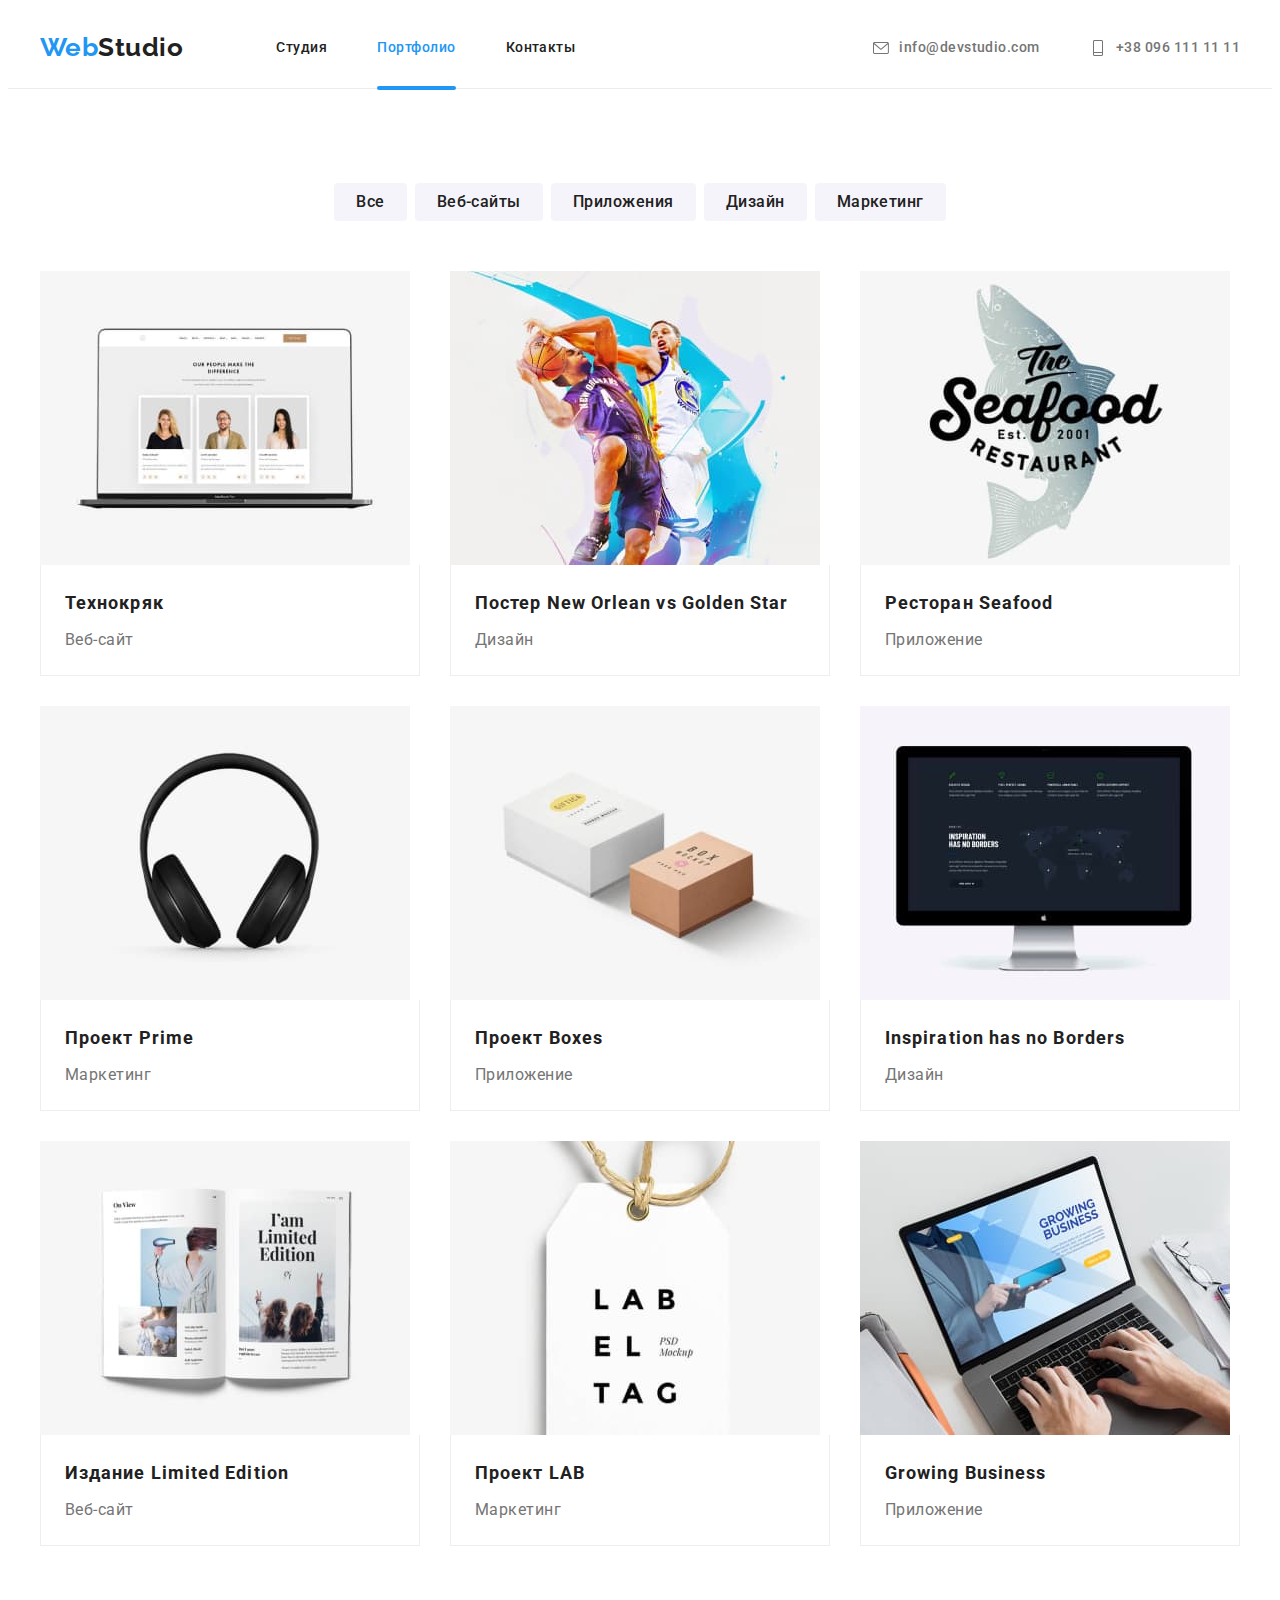
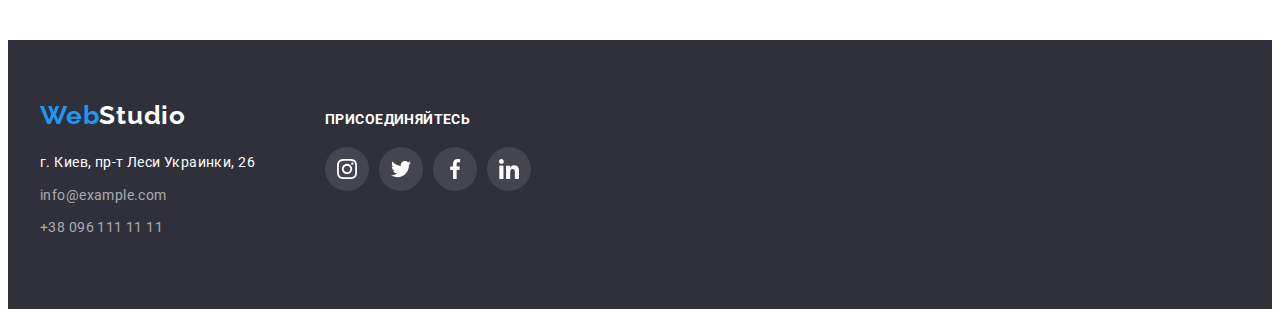
==== portfolio.html @ 88d5a6f1 "start" ====
<!DOCTYPE html>
<html lang="en">
<head>
    <meta charset="UTF-8">
    <meta http-equiv="X-UA-Compatible" content="IE=edge">
    <meta name="viewport" content="width=device-width, initial-scale=1.0">
    <title>Document</title>
    <link rel="preconnect" href="https://fonts.googleapis.com">
    <link rel="preconnect" href="https://fonts.gstatic.com" crossorigin>
    <link href="https://fonts.googleapis.com/css2?family=Raleway:wght@700&display=swap" rel="stylesheet">
    <link rel="preconnect" href="https://fonts.googleapis.com">
    <link rel="preconnect" href="https://fonts.gstatic.com" crossorigin>
    <link href="https://fonts.googleapis.com/css2?family=Raleway:wght@700&family=Roboto:wght@400;500;700;900&display=swap"

    rel="stylesheet">
<link rel="stylesheet" href="https://cdnjs.cloudflare.com/ajax/libs/modern-normalize/1.1.0/modern-normalize.min.css"
    integrity="sha512-wpPYUAdjBVSE4KJnH1VR1HeZfpl1ub8YT/NKx4PuQ5NmX2tKuGu6U/JRp5y+Y8XG2tV+wKQpNHVUX03MfMFn9Q=="
    crossorigin="anonymous" referrerpolicy="no-referrer" />
    <link rel="stylesheet" href="./css/styles.css" />

</head>
<body>
    <header class="border">
        <div class="container content">
            <nav class="nav-container">
                <a href="./index.html" lang="en" class="link-logo"><span class="logo">Web</span>Studio</a>
                <ul class="header-list">
                    <li class="link-content">
                        <a href="./index.html" class="site-nav ">Студия</a>
                    </li>
                    <li class="link-content">
                        <a href="./portfolio.html" class="site-nav current">Портфолио</a>
                    </li>
                    <li class="link-content">
                        <a href="" class="site-nav">Контакты</a>
                    </li>
                </ul>
            </nav>
            <ul class="header-list">
                <li class="contact-link">
                    <a href="mailto:info@devstudio.com" class="contact">
                        <svg class="contact-icon">
                            <use href="./images/icons.svg#icon-envelope"></use>
                        </svg>
                        info@devstudio.com
                    </a>
                </li>
                <li class="contact-link">
                    <a href="tel:+380961111111" class="contact">
                        <svg class="contact-icon">
                            <use href="./images/icons.svg#icon-smartphone"></use>
                        </svg>
                        +38 096 111 11 11</a>
                </li>
            </ul>
        </div>
    </header>
    <main>
        <section class="types-of-works">
            <div class="container">
            <!-- Скрытый заголовок -->
            <h1 class="works-title visually-hidden">Виды роботы</h1>
            <ul class="buttons list">
                <li class="works-item-btn">
                    <button type="button" class="button-works button-current">Все</button>
                </li>

                <li class="works-item-btn">
                    <button type="button" class="button-works">Веб-сайты</button>
                </li>

                <li class="works-item-btn">
                    <button type="button" class="button-works">Приложения</button>
                </li>

                <li class="works-item-btn">
                    <button type="button" class="button-works">Дизайн</button>
                </li>

                <li class="works-item-btn">
                    <button type="button" class="button-works">Маркетинг</button>
                </li>
            </ul>


        <ul class="list portfolio-projects-list">
            <li class="portfolio-pojects-item">
                <a href="#" class="portfolio-pojects-link">
                <div class="card-aside">
                    <img src="./images/Ноутбук.jpg" alt="сайт на ноутбуке" width="370" >
                        <p class="overlay-text">
                            Технокряк это современная площадка распространения коронавируса. Компании используют эту платформу для цифрового
                            шпионажа и атак на защищённые сервера конкурентов.
                        </p>
                </div>
                    <div class="portfolio-project">
                        <h2 class="portfolio-project-name">Технокряк</h2>
                        <p class="portfolio-project-type">Веб-сайт</p>
                    </div>
                </a>
            </li>
            <li class="portfolio-pojects-item">
                <a href="#" class="portfolio-pojects-link">
                <div class="card-aside">
                    <img src="./images/Баскетболисты.jpg" alt="постер баскетболисты" width="370" >
                    <p class="overlay-text">
                        Технокряк это современная площадка распространения коронавируса. Компании используют эту платформу для цифрового
                        шпионажа и атак на защищённые сервера конкурентов.
                    </p>
                    </div>
                    <div class="portfolio-project">
                        <h2 class="portfolio-project-name">
                            Постер <span lang="en">New Orlean vs Golden Star</span>
                        </h2>
                        <p class="portfolio-project-type">Дизайн</p>
                    </div>
                </a>
            </li>
            <li class="portfolio-pojects-item">
                <a href="#" class="portfolio-pojects-link">
                <div class="card-aside">
                    <img src="./images/Имя приложения.jpg" alt="лого ресторана" width="370" />
                    <p class="overlay-text">
                        Технокряк это современная площадка распространения коронавируса. Компании используют эту платформу для цифрового
                        шпионажа и атак на защищённые сервера конкурентов.
                    </p>
                    </div>
                    <div class="portfolio-project">
                        <h2 class="portfolio-project-name">Ресторан <span lang="en">Seafood</span></h2>
                        <p class="portfolio-project-type">Приложение</p>
                    </div>
                </a>
            </li>
            <li class="portfolio-pojects-item">
                <a href="#" class="portfolio-pojects-link">
                <div class="card-aside">
                    <img src="./images/Наушники.jpg" alt="наушники" width="370" />
                    <p class="overlay-text">
                        Технокряк это современная площадка распространения коронавируса. Компании используют эту платформу для цифрового
                        шпионажа и атак на защищённые сервера конкурентов.
                    </p>
                    </div>
                    <div class="portfolio-project">
                        <h2 class="portfolio-project-name">Проект <span lang="en">Prime</span></h2>
                        <p class="portfolio-project-type">Маркетинг</p>
                    </div>
                </a>
            </li>
            <li class="portfolio-pojects-item">
                <a href="#" class="portfolio-pojects-link">
                <div class="card-aside">
                    <img src="./images/Коробки.jpg" alt="две коробки" width="370" />
                    <p class="overlay-text">
                        Технокряк это современная площадка распространения коронавируса. Компании используют эту платформу для цифрового
                        шпионажа и атак на защищённые сервера конкурентов.
                    </p>
                    </div>
                    <div class="portfolio-project">
                        <h2 class="portfolio-project-name">Проект <span lang="en">Boxes</span></h2>
                        <p class="portfolio-project-type">Приложение</p>
                    </div>
                </a>
            </li>
            <li class="portfolio-pojects-item">
                <a href="#" class="portfolio-pojects-link">
                <div class="card-aside">
                    <img src="./images/Компютер.jpg" alt="сайт на мониторе" width="370" />
                    <p class="overlay-text">
                        Технокряк это современная площадка распространения коронавируса. Компании используют эту платформу для цифрового
                        шпионажа и атак на защищённые сервера конкурентов.
                    </p>
                    </div>
                    <div class="portfolio-project">
                        <h2 class="portfolio-project-name" lang="en">Inspiration has no Borders</h2>
                        <p class="portfolio-project-type">Дизайн</p>
                    </div>
                </a>
            </li>
            <li class="portfolio-pojects-item">
                <a href="#" class="portfolio-pojects-link">
                <div class="card-aside">
                    <img src="./images/Книга.jpg" alt="книга" width="370" />
                    <p class="overlay-text">
                        Технокряк это современная площадка распространения коронавируса. Компании используют эту платформу для цифрового
                        шпионажа и атак на защищённые сервера конкурентов.
                    </p>
                    </div>
                    <div class="portfolio-project">
                        <h2 class="portfolio-project-name">
                            Издание <span lang="en">Limited Edition</span>
                        </h2>
                        <p class="portfolio-project-type">Веб-сайт</p>
                    </div>
                </a>
            </li>
            <li class="portfolio-pojects-item">
                <a href="#" class="portfolio-pojects-link">
                <div class="card-aside">
                    <img src="./images/Бирка.jpg" alt="лейбл с названием проекта" width="370" />
                    <p class="overlay-text">
                        Технокряк это современная площадка распространения коронавируса. Компании используют эту платформу для цифрового
                        шпионажа и атак на защищённые сервера конкурентов.
                    </p>
                    </div>
                    <div class="portfolio-project">
                        <h2 class="portfolio-project-name">Проект <span lang="en">LAB</span></h2>
                        <p class="portfolio-project-type">Маркетинг</p>
                    </div>
                </a>
            </li>
            <li class="portfolio-pojects-item">
                <a href="#" class="portfolio-pojects-link">
                    <div class="card-aside">
                    <img src="./images/Ноутбук в роботе.jpg" alt="работа за ноутбуком" width="370" />
                    <p class="overlay-text">
                        Технокряк это современная площадка распространения коронавируса. Компании используют эту платформу для цифрового
                        шпионажа и атак на защищённые сервера конкурентов.
                    </p>
                    </div>
                    <div class="portfolio-project">
                        <h2 class="portfolio-project-name" lang="en">Growing Business</h2>
                        <p class="portfolio-project-type">Приложение</p>
                    </div>
                </a>
            </li>
        </ul>
            </div>
        </section>
    </main>
    <footer class="footer">
        <div class="container footer-content">
            <div class="footer-address">
                <a href="./index.html" class="footer-logo"><span class="footer-logo-blue">Web</span>Studio</a>
                <address class="footer-list">
                    <ul class="footer-address-list">
                        <li>
                            <a href="https://goo.gl/maps/sKUV3N8SFqWd6LK18" class="footer-address-map" target="_blank">
                                г. Киев, пр-т Леси Украинки, 26</a>
                        </li>
                        <li>
                            <a href="mailto:info@example.com" class="footer-address-link">info@example.com</a>
                        </li>
                        <li><a href="tel:+380961111111" class="footer-address-link">+38 096 111 11 11</a></li>
                    </ul>
                </address>
            </div>
            <div class="footer-social">
                <p class="invite">присоединяйтесь</p>
                <ul class="list footer-icon-list">
                    <li class="footer-icon-item">
                        <a href="https://www.instagram.com/" class="footer-link">
                            <svg class="icon footer-icon">
                                <use href="./images/icons.svg#icon-instagram" width="20px" height="20px"></use>
                            </svg></a>
                    </li>
                    <li class="footer-icon-item">
                        <a href="https://twitter.com/" class="footer-link">
                            <svg class="icon footer-icon">
                                <use href="./images/icons.svg#icon-twitter" width="20px" height="20px"></use>
                            </svg></a>
                    </li>
                    <li class="footer-icon-item">
                        <a href="https://www.facebook.com/" class="footer-link">
                            <svg class="icon footer-icon">
                                <use href="./images/icons.svg#icon-facebook" width="20px" height="20px"></use>
                            </svg></a>
                    </li>
                    <li class="footer-icon-item">
                        <a href="https://linkedin.com/" class="footer-link">
                            <svg class="icon footer-icon">
                                <use href="./images/icons.svg#icon-linkedin" width="20px" height="20px"></use>
                            </svg></a>
                    </li>
                </ul>
            </div>
        </div>
    </footer>
</body>
</html>
---- css/styles.css ----
:root {
  --primeri-text-color: #757575;
  --title-text-color: #212121;
  --accent-colot: #2196f3;
  --white-color: #ffffff;
  --gray-background-color: #f5f4fa;
  --black-background-color: #2f303a;
  --translucent-color: rgba(255, 255, 255, 0.6)
  --social-image-color: #dafb1b8;
  --logo-color:#2196F3;
  --bg-hover-button:#188ce8;
  --adress-color: rgba(255, 255, 255, 0.6);
  --overlay-card-color: rgba(33, 150, 243, 0.9);
  --duration: 250ms;
  --function: cubic-bezier(0.4, 0, 0.2, 1);
}
.visually-hidden {
  position: absolute;
  white-space: nowrap;
  width: 1px;
  height: 1px;
  overflow: hidden;
  border: 0;
  padding: 0;
  clip: rect(0 0 0 0);
  clip-path: inset(50%);
  margin: -1px;
}

h1,
h2,
h3,
ul,
p {
  margin: 0;
}

img {
  display: block;
  max-width: 100%;
  max-height: 100%;
}
ul {
  list-style: none;
}

a {
  text-decoration: none;
}
ul {
  list-style: none;
  padding: 0;
  text-decoration: none;
}
link {
  text-decoration: none;
}
body {
  color: var(--primeri-text-color);
  background-color: #ffffff;
  font-family: roboto, sans-serif;
  letter-spacing: 0.03em;
}

.icon {
  display: inline-block;
  width: 1em;
  height: 1em;
  fill: currentColor;}
.container {
  width: 1200px;
  margin: 0 auto;
  padding: 0 15px;
}
/* nav site */
/*---------------------- header --------------------*/

.border {
  border-bottom: 1px solid #ececec;
}
.container.content {
  display: flex;
  align-items: center;
}
.container {
  width: 1200px;
  margin-left: auto;
  margin-right: auto;
  padding-left: 15px;
  padding-right: 15px;
  /* border: 1px solid tomato; */
}
.nav-container {
  display: flex;
}
.header-list {
  margin: 0;
  display: flex;
  padding-left: 0;
  margin-left: auto;
}
.link-logo {
  display: block;
  display: flex;
  align-items: center;
  margin-right: 93px;

  color: var(--title-text-color);

  font-family: Raleway, sans-serif;
  font-style: normal;
  font-weight: 700;
  font-size: 26px;
  line-height: 1.2;
}
.logo {
  display: block;

  color: var(--accent-colot);
}
.link-content:not(:last-child) {
  margin-right: 50px;
}
.site-nav {
  display: block;
  padding-top: 32px;
  padding-bottom: 32px;

  color: var(--title-text-color);

  font-weight: 500;
  font-size: 14px;
  line-height: 1.14;
  transition-property: color;
  transition-duration: var(--duration);
  transition-timing-function: var(--function);
  position: relative;
}
.site-nav:hover,
.site-nav:focus {
  color: var(--accent-colot);
}
.site-nav.current {
  color: var(--accent-colot);
}

.current::after{
  content: '';
  width: 100%;
  height: 4px;
  background-color:var(--logo-color) ;
  border-radius: 2px;
  position: absolute;
  left: 0;
  bottom: -2px;
}
.site-nav.current{
  color: var(--accent-colot);
}

/* Contacts */

.header-list .contact-link + .contact-link {
  margin-left: 50px;
}
.contact {
  fill: currentColor;
  /* display: block; */
  display: flex;
  align-items: center;
  padding-top: 32px;
  padding-bottom: 32px;

  color: var(--primeri-text-color);

  font-weight: 500;
  font-size: 14px;
  line-height: 1.14;
  transition-property: color;
  transition-duration: var(--duration);
  transition-timing-function: var(--function);

}
.contact-icon {
  fill: currentColor;
  margin-right: 10px;
  width: 16px;
  height: 16px;
}

.contact:hover,
.contact:focus {
  color: var(--accent-colot);
}

/*------------------------- hero-------------------- */

.hero {
  background-color: var(--black-background-color);
  background-image: linear-gradient(
      rgba(47, 48, 58, 0.4),
      rgba(47, 48, 58, 0.4)
    ),
    url(../images/hero-bg.jpg);
  background-repeat: no-repeat;
  background-position: center;
  background-size: cover;
  letter-spacing: 0.06em;
  text-align: center;

  padding: 200px 0;
}
.hero-title {
  color: var(--white-color);

  font-weight: 900;
  font-size: 44px;
  line-height: 60px;
  letter-spacing: 0.06em;
  text-transform: uppercase;

  margin-bottom: 30px;
}
.hero-button {
  background-color: var(--accent-colot);
  color: var(--white-color);
  width: 200px;
  height: 50px;

  font-weight: 700;
  font-size: 16px;
  line-height: 1.87;
  border-radius: 4px;

  letter-spacing: 0.06em;

  border: none;
  cursor: pointer;
}

/*---------------- section ----------------*/
.section {
  padding-bottom: 94px;
  padding-top: 94px;
}

.work-section {
  padding-top: 0;
}

.section-title {
  color: var(--title-text-color);

  font-weight: 700;
  font-size: 36px;
  line-height: 1.17;
  text-align: center;
  margin-bottom: 50px;
}

.feature {
  display: flex;
  justify-content: space-between;
  margin-bottom: 30px;

}
.feature-item {
  justify-content: center;
  align-items: center;

  margin-right: 30px;
  width: calc((100% - 90px) / 4);
}
.feature:not(:last-child) {
  margin-right: 30px;
}

.feature-icon-box {
  display: flex;
  justify-content: center;
  align-items: center;
  background-color: var(--gray-background-color);
  border-radius: 4px;
    width: 270px;
  height: 120px;
  margin-bottom: 30px;
}
.feature-icon{
  width: 70px;
  height: 70px;

}
.feature-item:last-child {
  margin-right: 0;
}

.feature-title {
  color: var(--title-text-color);

  font-weight: 700;
  font-size: 14px;
  line-height: 1.14;
  text-transform: uppercase;

  margin-bottom: 10px;
}

.feature-text {
  font-size: 14px;
  line-height: 1.71;
}

/* ----------------Чем мы занимаемся------------------ */

.our-work {
  display: flex;
}
.our-work-item {
  position: relative;
  margin-bottom: 0;

}
.our-work-item:not(:last-child) {
  margin-right: 30px;
}

.our-work-item-block-title{
  position: absolute;
  left: 0;
  bottom: 0;
  padding: 27px 27px;
  width: 100%;
  font-family: Roboto;
  font-weight: 700;
  font-weight: bold;
  font-size: 14px;
  line-height: 1.1;
  text-align: center;
  letter-spacing: 0.03em;
  text-transform: uppercase;
  background-color: rgba(47, 48, 58, 0.8);
  color: var(--white-color);


}

/* ---------------Наша команда---------------------- */
.team-list {
  display: flex;
}
.team-item{
  background: var(--white-color);
  box-shadow: 0px 1px 3px rgba(0, 0, 0, 0.12), 0px 1px 1px rgba(0, 0, 0, 0.14),
    0px 2px 1px rgba(156, 138, 138, 0.2);
  border-radius: 0px 0px 4px 4px;

}
.team-item {
  margin-right: 30px;
  background-color: var(--white-color);
}
.team-item:last-child {
  margin-right: 0px;
}

.team-name {
  color: var(--title-text-color);

  font-weight: 500;
  font-size: 16px;
  line-height: 1.17;
  text-align: center;
  margin-bottom: 10px;
}

.team-container {
  padding-top: 30px;
  padding-bottom: 30px;
}
.team {
  background-color: var(--gray-background-color);
}

.team-profession {
  font-size: 16px;
  line-height:18.75px;
  text-align: center;
}


.list-social-networks {
  display: flex;
  justify-content: center;
  margin-top: 16px;

}
.item-social-networks{
  margin-right: 10px;
  width: 44px;
  height: 44px;
  margin-right: 10px;
  display: flex;
  justify-content: center;
  align-items: center;

}

.item-social-networks:first-child{
  margin-left: 0;
}
.item-social-networks:last-child{
  margin-right: 0;
}
.link-social-networks{
  width: 100%;
  height: 100%;
  border-radius: 50%;
  display: flex;
  justify-content: center;
  align-items: center;
  color: #afb1b8;
  transition-property: color, background-color;
  transition-duration: var(--duration);
  transition-timing-function: var(--function);
}

.icon-social-networks{
  display: block;
  width: 20px;
  height: 20px;
  fill: currentColor;
  transition-property: fill, background-color;
  transition-duration: var(--duration);
  transition-timing-function: var(--function);
}
.link-social-networks:hover,
.link-social-networks:focus  {
  background-color: var(--accent-colot);
  color:var(--white-color);
}
.icon-social-networks:hover,
.icon-social-networks:focus{
  fill: var(--white-color);
  background-color: var(--accent-colot);

}

/*--------------------- client company----------- */
.clients-header {
  font-weight: 700;
  font-size: 36px;
  line-height: 42px;
  text-align: center;
  letter-spacing: 0.03em;
  color: var(--title-text-color);
  margin-bottom: 50px;
}
.clients-list {
  display: flex;
  justify-content: center;
  align-items: center;
}
.clients-item {

  margin-left: 30px;
  width: 170px;
  height: 92px;
  transition-property: color;
  transition-duration: var(--duration);
  transition-timing-function: var(--function);
}
.clients-item:first-child {
  margin-left: 0;
}
.clients-link {
  border-radius: 4px;
  display: flex;
  justify-content: center;
  align-items: center;
  /* padding: 16px 32px; */
  width: 100%;
  height: 100%;
  color: #afb1b8;
  transition-property: color;
  transition-duration: var(--duration);
  transition-timing-function: var(--function);
}

.clients-link:hover,
.clients-link:focus {
  color: var(--accent-colot);
}
.clients-icon {
  width: 106px;
  height: 60px;
  fill: currentColor;
}
/*----------------------- footer-------------------------- */
.footer {
  background-color: var(--black-background-color);
  padding: 60px 0;
}
.footer-content {
  display: flex;
  align-items: baseline;
}
.footer-address {
  margin-right: 70px;
}
.footer-logo {
  font-family: Raleway, sans-serif;
  font-style: normal;
  font-weight: bold;
  font-size: 26px;
  line-height: 1.19;
  text-decoration: none;
  letter-spacing: 0.03em;

  color: var(--white-color);
}
.footer-logo-blue {
  color: var(--accent-colot);
}
.footer-list {
  margin-top: 20px;
}
.footer-address-list {
  list-style-type: none;
  font-style: normal;
}
.footer-address-list > li {
  margin-bottom: 9px;
}
.footer-address-map {
  font-style: normal;
  font-weight: normal;
  font-size: 14px;
  line-height: 1.71;
  /* or 171% */

  letter-spacing: 0.03em;
  text-decoration: none;
  color: var(--white-color);
}
.footer-address-link {
  text-decoration: none;

  font-size: 14px;
  line-height: 1.71;
  /* or 171% */

  letter-spacing: 0.03em;

  color: var(--adress-color);
    transition-property: color;
  transition-duration: var(--duration);
  transition-timing-function: var(--function);
}
.footer-address-link:focus,
.footer-address-link:hover {
  color: var(--accent-colot);
}

.invite {
  font-weight: 700;
  font-size: 14px;
  line-height: 16px;
  letter-spacing: 0.03em;
  text-transform: uppercase;
  color: var(--white-color);
  margin-bottom: 20px;
}
.footer-icon-list {
  display: flex;
  justify-content: center;
}
.footer-icon-item {
  width: 44px;
  height: 44px;
  margin-left: 10px;
}
.footer-icon-item:first-child {
  margin-left: 0;
}
.footer-link {
  display: flex;
  align-items: center;
  justify-content: center;
  width: 100%;
  height: 100%;
  border-radius: 50%;
  background: rgba(255, 255, 255, 0.1);
  transition-property: background-color;
  transition-duration: var(--duration);
  transition-timing-function: var(--function);
}
.footer-link:hover,
.footer-link:focus {
  background-color: var(--accent-colot);
}
.footer-icon {
  display: block;
  width: 20px;
  height: 20px;
  fill: var(--white-color);
  transition-property: background-color;
  transition-duration: var(--duration);
  transition-timing-function: var(--function);
}
.footer-icon:hover,
.footer-icon:focus {
  background-color: var(--accent-colot);
}
/*------------------- PORTFOLIO ---------------------------*/
/* types of work */
.button-works {
  font-family: inherit;
  font-weight: 500;
  font-size: 16px;
  line-height: 1.62;
  letter-spacing: 0.03em;
  text-align: center;
  border: none;
  border-radius: 4px;
  cursor: pointer;
}
.button-current {
  color:var(--title-text-color);
  background-color: var(--accent-colot);
  border-radius: 4px;
  transition-property: color, background-color, box-shadow;
  transition-duration: var(--duration);
  transition-timing-function: var(--function);
}
.button-works:hover,  
.button-works:focus {
  color: var(--white-color);
  background-color: var(--accent-colot);
  cursor: pointer;
}
.buttons {
  display: flex;
  justify-content: center;
  margin-bottom: 50px;
  margin-top: 94px;
}
.works-item-btn:not(:last-child) {
  margin-right: 8px;
}
.button-works {
  padding: 6px 22px;
  color: var(--title-text-color);
  background-color: var(--gray-background-color);
  transition-property: color, background-color;
  transition-duration: var(--duration);
  transition-timing-function: var(--function);

}
.button-works:focus,
.button-works:hover {
  color: var(--white-color);
  background-color: var(--accent-colot);
}
.content-title {
  font-weight: 700;
  font-size: 18px;
  line-height: 2;
  letter-spacing: 0.06em;
  color: var(--title-text-color);
}

.content-text {
  text-decoration: none;
  font-weight: 400;
  font-size: 16px;
  line-height: 1.87;
  letter-spacing: 0.03em;
  color: var(--primeri-text-color);
}
.portfolio-projects-list {
  display: flex;
  flex-wrap: wrap;
  margin-top: -30px;
  margin-left: -30px;
  margin-bottom: 94px;
}
.portfolio-projects-list > li {
  flex-basis: calc((100% - 3 * 30px) / 3);
  margin-left: 30px;
  margin-top: 30px;
}
.portfolio-pojects-item {
  background-color: var(--white-color);

}

.portfolio-pojects-item:hover .overlay-text{
  transform: translateY(0);
}

.portfolio-pojects-link {
  text-decoration: none;
  display: block;
}

.portfolio-pojects-link:hover,
.portfolio-pojects-link:focus {
  /* filter: drop-shadow(0px 4px 4px rgba(0, 0, 0, 0.25)); */
  box-shadow: 0px 4px 4px rgba(0, 0, 0, 0.25);
}

.card-aside {
  position: relative;
  height: 294px;
  overflow: hidden;
}
.overlay-text{
  position: absolute;
  bottom: 0;
  align-items: center;
  width: 100%;
  height: 100%;

  margin: 0;
  padding: 63px 24px;
  color: var(--white-color);
  font-size: 18px;
  line-height: 1.56;
  letter-spacing: 0.03em;
  text-align: left;
  background-color: var(--accent-colot);


  transform: translateY(100%);
  transition-property: transform;
  transition-duration: var(--duration);
  transition-timing-function: var(--function);
  overflow: auto;
}
.portfolio-project {
  border: 1px solid #eeeeee;
  border-top: 0;
  box-sizing: border-box;
  padding: 20px 24px;
}
.portfolio-project-name {
  font-style: normal;
  font-weight: 700;
  font-size: 18px;
  line-height: 2;
  /* identical to box height, or 200% */

  letter-spacing: 0.06em;
  margin-bottom: 4px;
  color: var(--title-text-color);
}
.portfolio-project-type {
  font-size: 16px;
  line-height: 1.87;
  /* identical to box height, or 187% */

  letter-spacing: 0.03em;
  color: var(--primeri-text-color);
}

/*--------------- Модалка------------- */
.backdrop{
  width:100vw;
  height: 100vh;
  background-color:rgba(0, 0, 0, 0.2);
  position: fixed;
  top: 0;
  left: 0;
  transition: transform 250ms cubic-bezier(0.4, 0, 0.2, 1),
  color 250ms cubic-bezier(0.4, 0, 0.2, 1),
  background-color 250ms cubic-bezier(0.4, 0, 0.2, 1),
  opacity 250ms cubic-bezier(0.4, 0, 0.2, 1);}
.backdrop.is-hidden .modal{
  transform: scale(1.5) rotate(270deg) ;

}
.modal{
  min-width: 528px;
  min-height: 581px;
  background-color: white;
  border-radius: 4px;
  position: absolute;
  top: 50%;
  left: 50%;
  transform: scale(1) rotate(0) translate(-50%, -50%);
  transition: transform 300ms;
}
.modal-close{
  position: absolute;
  display: flex;
  align-items: center;
  justify-content: center;
  top: 8px;
  right: 8px;
  min-height: 30px;
  min-width: 30px;
  background-color:#FFFFFF;
  border: 1px solid rgba(0, 0, 0, 0.1);
  box-sizing: border-box;
  border-radius: 50%;

}
.is-hidden{
  visibility: hidden;
  opacity: 0;
  pointer-events: none;
}
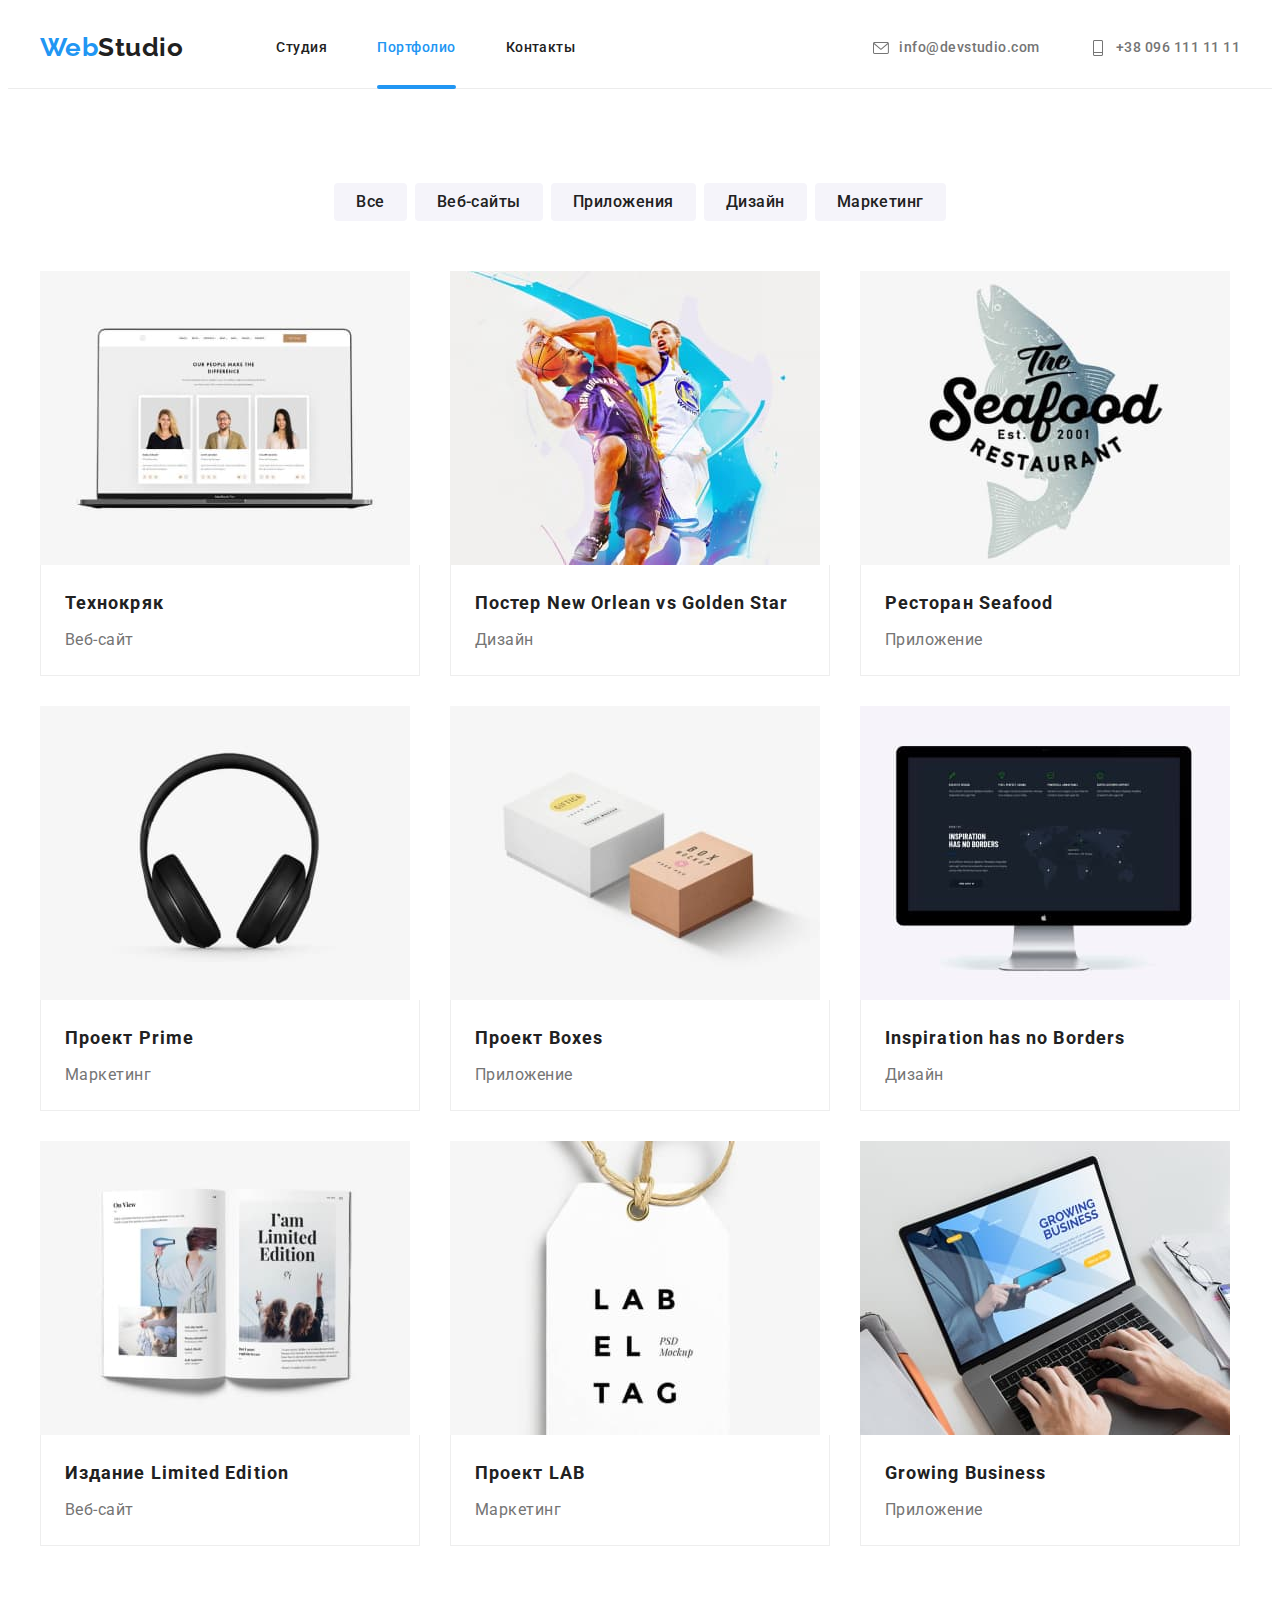
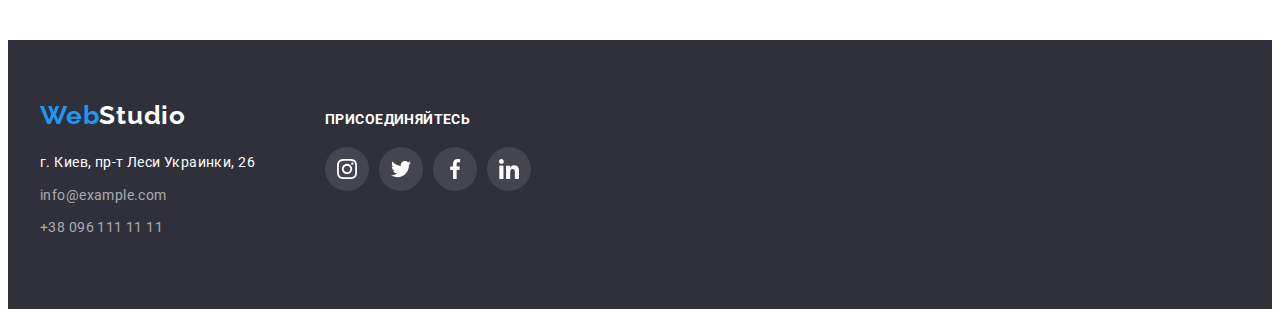
==== commit 07d4d5e6: "edit-all" ====
--- a/portfolio.html
+++ b/portfolio.html
@@ -86,13 +86,16 @@
         <ul class="list portfolio-projects-list">
             <li class="portfolio-pojects-item">
                 <a href="#" class="portfolio-pojects-link">
-                <div class="card-aside">
-                    <img src="./images/Ноутбук.jpg" alt="сайт на ноутбуке" width="370" >
-                        <p class="overlay-text">
-                            Технокряк это современная площадка распространения коронавируса. Компании используют эту платформу для цифрового
-                            шпионажа и атак на защищённые сервера конкурентов.
-                        </p>
-                </div>
+                    <div class="card-aside">
+                        <img src="./images/Ноутбук.jpg" alt="сайт на ноутбуке" width="370">
+                        <div class="content-overlay">
+                            <p class="overlay-text">
+                                Технокряк это современная площадка распространения коронавируса. Компании используют эту
+                                платформу для цифрового
+                                шпионажа и атак на защищённые сервера конкурентов.
+                            </p>
+                        </div>
+                    </div>
                     <div class="portfolio-project">
                         <h2 class="portfolio-project-name">Технокряк</h2>
                         <p class="portfolio-project-type">Веб-сайт</p>
@@ -101,12 +104,15 @@
             </li>
             <li class="portfolio-pojects-item">
                 <a href="#" class="portfolio-pojects-link">
-                <div class="card-aside">
-                    <img src="./images/Баскетболисты.jpg" alt="постер баскетболисты" width="370" >
-                    <p class="overlay-text">
-                        Технокряк это современная площадка распространения коронавируса. Компании используют эту платформу для цифрового
-                        шпионажа и атак на защищённые сервера конкурентов.
-                    </p>
+                    <div class="card-aside">
+                        <img src="./images/Баскетболисты.jpg" alt="постер баскетболисты" width="370">
+                        <div class="content-overlay">
+                            <p class="overlay-text">
+                                Технокряк это современная площадка распространения коронавируса. Компании используют эту
+                                платформу для цифрового
+                                шпионажа и атак на защищённые сервера конкурентов.
+                            </p>
+                        </div>
                     </div>
                     <div class="portfolio-project">
                         <h2 class="portfolio-project-name">
@@ -118,12 +124,15 @@
             </li>
             <li class="portfolio-pojects-item">
                 <a href="#" class="portfolio-pojects-link">
-                <div class="card-aside">
-                    <img src="./images/Имя приложения.jpg" alt="лого ресторана" width="370" />
-                    <p class="overlay-text">
-                        Технокряк это современная площадка распространения коронавируса. Компании используют эту платформу для цифрового
-                        шпионажа и атак на защищённые сервера конкурентов.
-                    </p>
+                    <div class="card-aside">
+                        <img src="./images/Имя приложения.jpg" alt="лого ресторана" width="370" />
+                        <div class="content-overlay">
+                            <p class="overlay-text">
+                                Технокряк это современная площадка распространения коронавируса. Компании используют эту
+                                платформу для цифрового
+                                шпионажа и атак на защищённые сервера конкурентов.
+                            </p>
+                        </div>
                     </div>
                     <div class="portfolio-project">
                         <h2 class="portfolio-project-name">Ресторан <span lang="en">Seafood</span></h2>
@@ -133,12 +142,15 @@
             </li>
             <li class="portfolio-pojects-item">
                 <a href="#" class="portfolio-pojects-link">
-                <div class="card-aside">
-                    <img src="./images/Наушники.jpg" alt="наушники" width="370" />
-                    <p class="overlay-text">
-                        Технокряк это современная площадка распространения коронавируса. Компании используют эту платформу для цифрового
-                        шпионажа и атак на защищённые сервера конкурентов.
-                    </p>
+                    <div class="card-aside">
+                        <img src="./images/Наушники.jpg" alt="наушники" width="370" />
+                        <div class="content-overlay">
+                            <p class="overlay-text">
+                                Технокряк это современная площадка распространения коронавируса. Компании используют эту
+                                платформу для цифрового
+                                шпионажа и атак на защищённые сервера конкурентов.
+                            </p>
+                        </div>
                     </div>
                     <div class="portfolio-project">
                         <h2 class="portfolio-project-name">Проект <span lang="en">Prime</span></h2>
@@ -148,12 +160,15 @@
             </li>
             <li class="portfolio-pojects-item">
                 <a href="#" class="portfolio-pojects-link">
-                <div class="card-aside">
-                    <img src="./images/Коробки.jpg" alt="две коробки" width="370" />
-                    <p class="overlay-text">
-                        Технокряк это современная площадка распространения коронавируса. Компании используют эту платформу для цифрового
-                        шпионажа и атак на защищённые сервера конкурентов.
-                    </p>
+                    <div class="card-aside">
+                        <img src="./images/Коробки.jpg" alt="две коробки" width="370" />
+                        <div class="content-overlay">
+                            <p class="overlay-text">
+                                Технокряк это современная площадка распространения коронавируса. Компании используют эту
+                                платформу для цифрового
+                                шпионажа и атак на защищённые сервера конкурентов.
+                            </p>
+                        </div>
                     </div>
                     <div class="portfolio-project">
                         <h2 class="portfolio-project-name">Проект <span lang="en">Boxes</span></h2>
@@ -163,12 +178,15 @@
             </li>
             <li class="portfolio-pojects-item">
                 <a href="#" class="portfolio-pojects-link">
-                <div class="card-aside">
-                    <img src="./images/Компютер.jpg" alt="сайт на мониторе" width="370" />
-                    <p class="overlay-text">
-                        Технокряк это современная площадка распространения коронавируса. Компании используют эту платформу для цифрового
-                        шпионажа и атак на защищённые сервера конкурентов.
-                    </p>
+                    <div class="card-aside">
+                        <img src="./images/Компютер.jpg" alt="сайт на мониторе" width="370" />
+                        <div class="content-overlay">
+                            <p class="overlay-text">
+                                Технокряк это современная площадка распространения коронавируса. Компании используют эту
+                                платформу для цифрового
+                                шпионажа и атак на защищённые сервера конкурентов.
+                            </p>
+                        </div>
                     </div>
                     <div class="portfolio-project">
                         <h2 class="portfolio-project-name" lang="en">Inspiration has no Borders</h2>
@@ -178,12 +196,15 @@
             </li>
             <li class="portfolio-pojects-item">
                 <a href="#" class="portfolio-pojects-link">
-                <div class="card-aside">
-                    <img src="./images/Книга.jpg" alt="книга" width="370" />
-                    <p class="overlay-text">
-                        Технокряк это современная площадка распространения коронавируса. Компании используют эту платформу для цифрового
-                        шпионажа и атак на защищённые сервера конкурентов.
-                    </p>
+                    <div class="card-aside">
+                        <img src="./images/Книга.jpg" alt="книга" width="370" />
+                        <div class="content-overlay">
+                            <p class="overlay-text">
+                                Технокряк это современная площадка распространения коронавируса. Компании используют эту
+                                платформу для цифрового
+                                шпионажа и атак на защищённые сервера конкурентов.
+                            </p>
+                        </div>
                     </div>
                     <div class="portfolio-project">
                         <h2 class="portfolio-project-name">
@@ -195,12 +216,15 @@
             </li>
             <li class="portfolio-pojects-item">
                 <a href="#" class="portfolio-pojects-link">
-                <div class="card-aside">
-                    <img src="./images/Бирка.jpg" alt="лейбл с названием проекта" width="370" />
-                    <p class="overlay-text">
-                        Технокряк это современная площадка распространения коронавируса. Компании используют эту платформу для цифрового
-                        шпионажа и атак на защищённые сервера конкурентов.
-                    </p>
+                    <div class="card-aside">
+                        <img src="./images/Бирка.jpg" alt="лейбл с названием проекта" width="370" />
+                        <div class="content-overlay">
+                            <p class="overlay-text">
+                                Технокряк это современная площадка распространения коронавируса. Компании используют эту
+                                платформу для цифрового
+                                шпионажа и атак на защищённые сервера конкурентов.
+                            </p>
+                        </div>
                     </div>
                     <div class="portfolio-project">
                         <h2 class="portfolio-project-name">Проект <span lang="en">LAB</span></h2>
@@ -211,11 +235,14 @@
             <li class="portfolio-pojects-item">
                 <a href="#" class="portfolio-pojects-link">
                     <div class="card-aside">
-                    <img src="./images/Ноутбук в роботе.jpg" alt="работа за ноутбуком" width="370" />
-                    <p class="overlay-text">
-                        Технокряк это современная площадка распространения коронавируса. Компании используют эту платформу для цифрового
-                        шпионажа и атак на защищённые сервера конкурентов.
-                    </p>
+                        <img src="./images/Ноутбук в роботе.jpg" alt="работа за ноутбуком" width="370" />
+                        <div class="content-overlay">
+                            <p class="overlay-text">
+                                Технокряк это современная площадка распространения коронавируса. Компании используют эту
+                                платформу для цифрового
+                                шпионажа и атак на защищённые сервера конкурентов.
+                            </p>
+                        </div>
                     </div>
                     <div class="portfolio-project">
                         <h2 class="portfolio-project-name" lang="en">Growing Business</h2>
@@ -224,9 +251,9 @@
                 </a>
             </li>
         </ul>
-            </div>
+        </div>
         </section>
-    </main>
+        </main>
     <footer class="footer">
         <div class="container footer-content">
             <div class="footer-address">
--- a/css/styles.css
+++ b/css/styles.css
@@ -152,10 +152,11 @@
   border-radius: 2px;
   position: absolute;
   left: 0;
-  bottom: -2px;
+  bottom: -1px;
 }
 .site-nav.current{
   color: var(--accent-colot);
+  
 }
 
 /* Contacts */
@@ -326,16 +327,19 @@
 
 .our-work-item-block-title{
   position: absolute;
+  display: flex;
+  height: 70px;
+  justify-content: center;
+  align-items: center;
   left: 0;
   bottom: 0;
-  padding: 27px 27px;
   width: 100%;
   font-family: Roboto;
   font-weight: 700;
   font-weight: bold;
   font-size: 14px;
   line-height: 1.1;
-  text-align: center;
+
   letter-spacing: 0.03em;
   text-transform: uppercase;
   background-color: rgba(47, 48, 58, 0.8);
@@ -465,14 +469,17 @@
   margin-left: 30px;
   width: 170px;
   height: 92px;
+  border-radius: 4px;
   transition-property: color;
   transition-duration: var(--duration);
   transition-timing-function: var(--function);
 }
 .clients-item:first-child {
   margin-left: 0;
+  
 }
 .clients-link {
+  border: 1px solid #AFB1B8;
   border-radius: 4px;
   display: flex;
   justify-content: center;
@@ -481,7 +488,7 @@
   width: 100%;
   height: 100%;
   color: #afb1b8;
-  transition-property: color;
+  transition-property: color, border-color;
   transition-duration: var(--duration);
   transition-timing-function: var(--function);
 }
@@ -489,6 +496,7 @@
 .clients-link:hover,
 .clients-link:focus {
   color: var(--accent-colot);
+  border-color: var(--accent-colot);
 }
 .clients-icon {
   width: 106px;
@@ -623,6 +631,8 @@
   border: none;
   border-radius: 4px;
   cursor: pointer;
+    transition: color 250ms var(--function), backgroung-color 250ms var(--timing-function),
+    box-shadow 250ms var(--function);
 }
 .button-current {
   color:var(--title-text-color);
@@ -651,7 +661,7 @@
   padding: 6px 22px;
   color: var(--title-text-color);
   background-color: var(--gray-background-color);
-  transition-property: color, background-color;
+  transition-property: color, background-color, box-shadow;
   transition-duration: var(--duration);
   transition-timing-function: var(--function);
 
@@ -660,6 +670,8 @@
 .button-works:hover {
   color: var(--white-color);
   background-color: var(--accent-colot);
+  box-shadow: 0px 3px 1px rgba(0, 0, 0, 0.1), 0px 1px 2px rgba(0, 0, 0, 0.08),
+    0px 2px 2px rgba(0, 0, 0, 0.12);
 }
 .content-title {
   font-weight: 700;
@@ -694,7 +706,8 @@
 
 }
 
-.portfolio-pojects-item:hover .overlay-text{
+.portfolio-pojects-item:hover .overlay-text
+.portfolio-pojects-item:focus .overlay-text{
   transform: translateY(0);
 }
 
@@ -702,25 +715,33 @@
   text-decoration: none;
   display: block;
 }
-
+.portfolio-pojects-link{
+transition-property: box-shadow;
+  transition-duration: var(--duration);
+  transition-timing-function: var(--function);
+}
 .portfolio-pojects-link:hover,
-.portfolio-pojects-link:focus {
-  /* filter: drop-shadow(0px 4px 4px rgba(0, 0, 0, 0.25)); */
-  box-shadow: 0px 4px 4px rgba(0, 0, 0, 0.25);
-}
+.portfolio-pojects-link:focus{
+  box-shadow: 0px 1px 1px rgba(0, 0, 0, 0.12), 0px 4px 4px rgba(0, 0, 0, 0.06),
+    1px 4px 6px rgba(0, 0, 0, 0.16);
+}
+.portfolio-pojects-link:hover .content-overlay,
+.portfolio-pojects-link:focus .content-overlay{
+  transform: translateY(0);
+}
+
 
 .card-aside {
   position: relative;
   height: 294px;
   overflow: hidden;
 }
-.overlay-text{
+/* .overlay-text{
   position: absolute;
   bottom: 0;
   align-items: center;
   width: 100%;
   height: 100%;
-
   margin: 0;
   padding: 63px 24px;
   color: var(--white-color);
@@ -729,14 +750,33 @@
   letter-spacing: 0.03em;
   text-align: left;
   background-color: var(--accent-colot);
-
-
   transform: translateY(100%);
   transition-property: transform;
   transition-duration: var(--duration);
   transition-timing-function: var(--function);
   overflow: auto;
-}
+} */
+.overlay-text{
+  color: #ffffff;
+
+  font-size: 18px;
+  line-height: 1.56;
+}
+
+.content-overlay {
+  position: absolute;
+  width: 100%;
+  height: 100%;
+  top: 0;
+  left: 0;
+  padding: 63px 24px;
+
+  background-color: var(--overlay-card-color);
+
+  transform: translateY(+101%);
+  transition: transform 250ms var(--function);
+}
+
 .portfolio-project {
   border: 1px solid #eeeeee;
   border-top: 0;
@@ -771,10 +811,7 @@
   position: fixed;
   top: 0;
   left: 0;
-  transition: transform 250ms cubic-bezier(0.4, 0, 0.2, 1),
-  color 250ms cubic-bezier(0.4, 0, 0.2, 1),
-  background-color 250ms cubic-bezier(0.4, 0, 0.2, 1),
-  opacity 250ms cubic-bezier(0.4, 0, 0.2, 1);}
+transition: opacity 250ms var(--function), visibility 250ms var(--function);}
 .backdrop.is-hidden .modal{
   transform: scale(1.5) rotate(270deg) ;
 
@@ -809,4 +846,74 @@
   visibility: hidden;
   opacity: 0;
   pointer-events: none;
-}+}
+.modal{
+  padding: 40px;
+}
+.modal-title{
+  color: var(--title-text-color);
+  font-size: 20px;
+  font-weight: 700;
+  line-height: 1.15;
+  text-align: center;
+  letter-spacing: 0.03em;
+  margin-bottom: 12px;
+}
+/* .modal-text{
+color: var(--primeri-text-color);
+  font-weight: 400;
+  font-size: 12px;
+  line-height: 1.16;
+  letter-spacing: 0.01em;
+  margin-bottom: 4px;
+
+} */
+.modal-input{
+  width: 100%;
+  height: 40px;
+  margin-bottom: 10px;
+  border: 1px solid rgba(33, 33, 33, 0.2);
+  box-sizing: border-box;
+  border-radius: 4px;
+  background-color: transparent;
+}
+.comments{
+  height: 120px;
+} 
+
+.modal-input::placeholder{
+  color: rgba(117, 117, 117, 0.5);
+  font-weight: 400;
+font-size: 12px;
+line-height: 1.16;
+letter-spacing: 0.01em;
+}
+.modal-label{
+  color: var(--primeri-text-color);
+  display: block;
+  font-weight: 400;
+  font-size: 12px;
+  line-height: 1.16;
+  letter-spacing: 0.01em;
+  padding-bottom: 4px;
+}
+
+.modal-area-comment{
+  padding: 12px 16px;
+  width: 100%;
+  height: 120px;
+  border: 1px solid rgba(33, 33, 33, 0.2);
+  box-sizing: border-box;
+  border-radius: 4px; 
+  outline: none;
+  resize: none;
+}
+.modal-area-comment::placeholder{
+  font-weight: 400;
+  font-size: 12px;
+  line-height: 1.16;
+  letter-spacing: 0.01em;
+
+  color: rgba(117, 117, 117, 0.5);
+  }
+
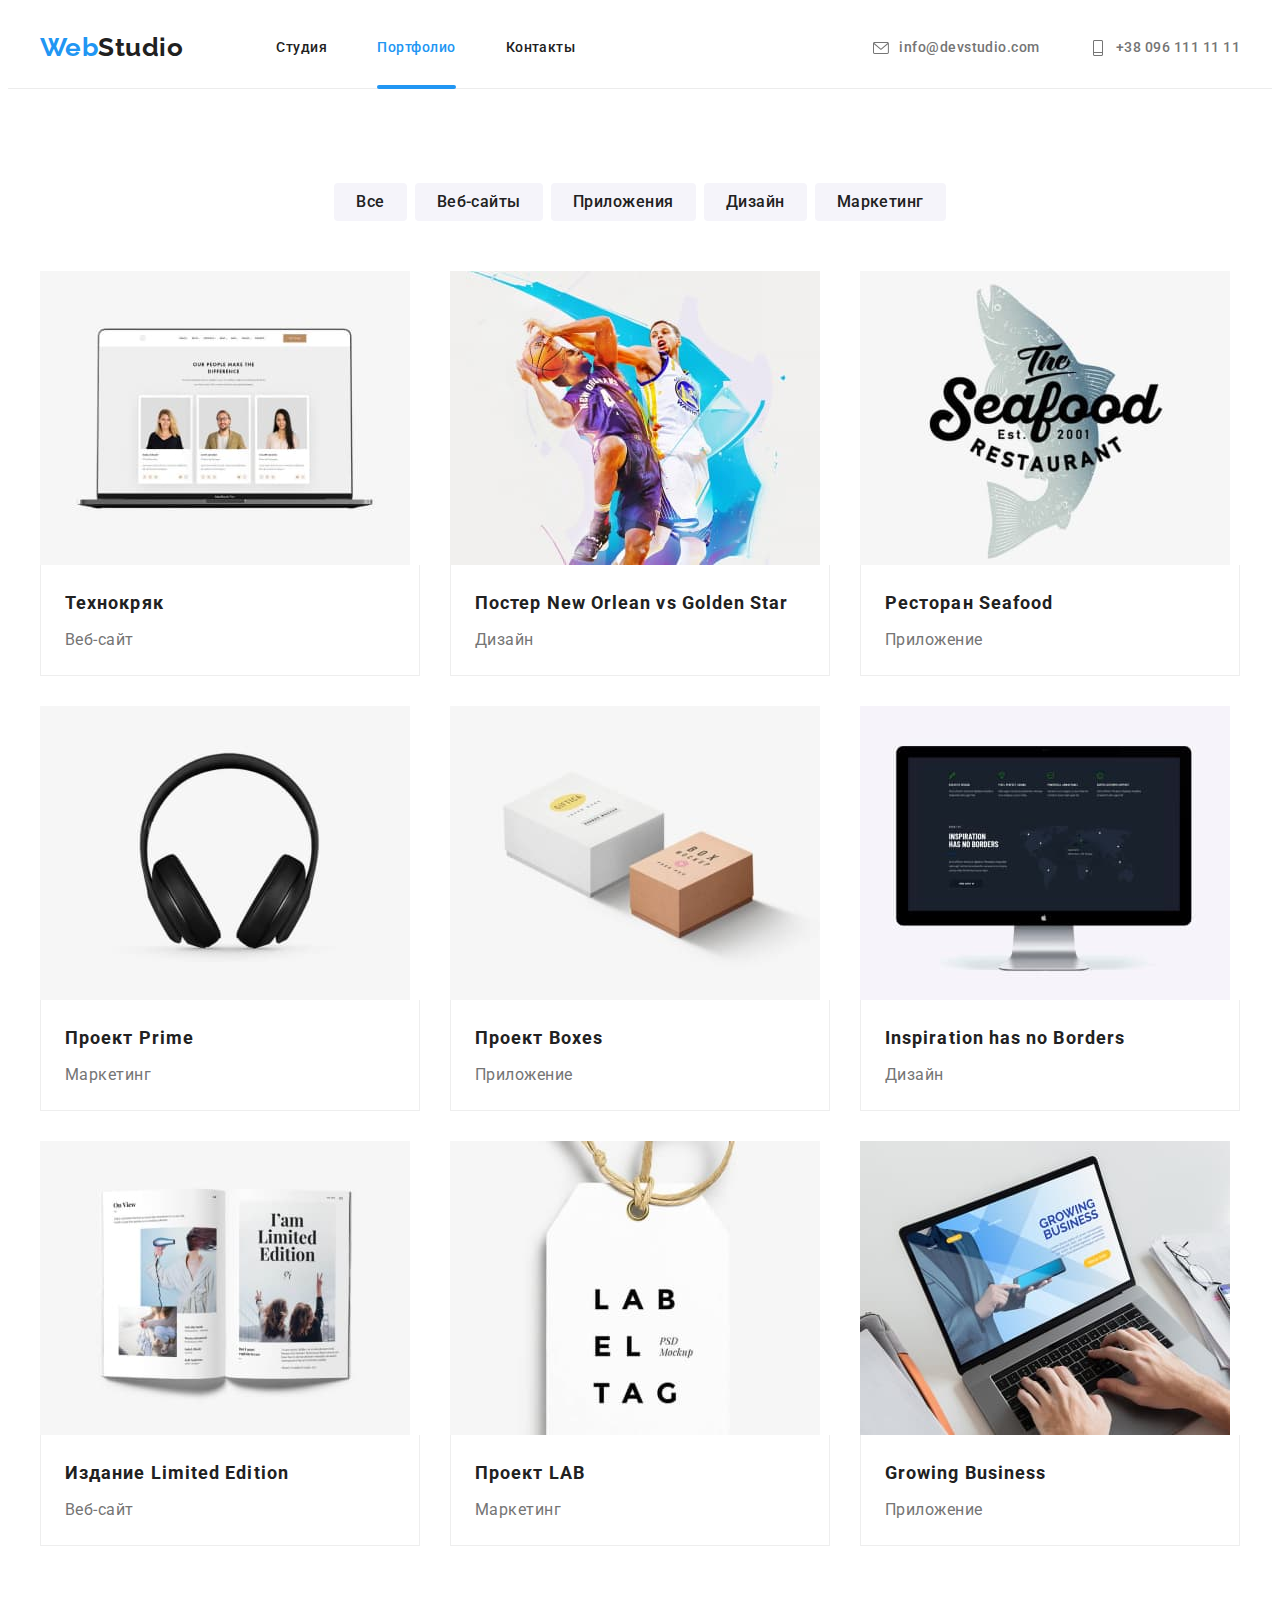
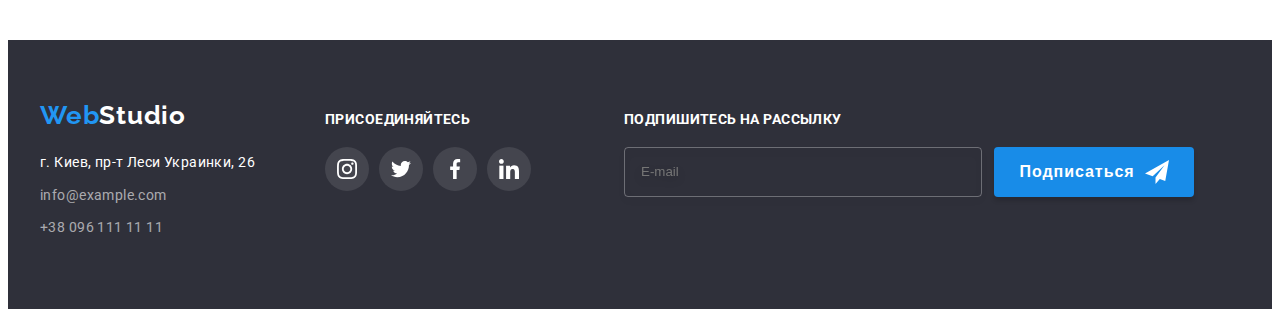
==== commit edcc627a: "not-all" ====
--- a/portfolio.html
+++ b/portfolio.html
@@ -300,6 +300,19 @@
                     </li>
                 </ul>
             </div>
+            <div class="container-sign-up">
+                <form action="" class="sign-up-form">
+                    <div class="sign-up-box">
+                        <label for="sign-up-mail" class="sign-up-label">Подпишитесь на рассылку</label>
+                        <input type="email" name="sign-up-mail" class="sign-up-input" placeholder="E-mail">
+                    </div>
+                </form>
+                <div class="sign-up-button">
+                    <button type="submit" class="sign-btn">Подписаться<svg class="sign-up-button-icon">
+                            <use href="./images/icons.svg#send"></use>
+                        </svg></button>
+                </div>
+            </div>
         </div>
     </footer>
 </body>
--- a/css/styles.css
+++ b/css/styles.css
@@ -13,6 +13,13 @@
   --overlay-card-color: rgba(33, 150, 243, 0.9);
   --duration: 250ms;
   --function: cubic-bezier(0.4, 0, 0.2, 1);
+  --modal-title-color: #212121;
+  --modal-icon-input-color: #212121;
+  --modal-text-color: #757575;
+  --modal-comment-placeholder: rgba(117, 117, 117, 0.5);
+  --modal-policy-link: #2196f3;
+  --modal-button-submit-color: #ffffff;
+  --modal-checkbox-border-color: #212121;
 }
 .visually-hidden {
   position: absolute;
@@ -619,6 +626,81 @@
 .footer-icon:focus {
   background-color: var(--accent-colot);
 }
+
+
+/* --------------Подпишитесь на рассылку */
+.container-sign-up {
+  margin-left: 93px;
+  display: flex;
+  align-items: flex-end;
+  flex-grow: 1;
+}
+
+.sign-up-label{
+  margin-bottom: 20px;
+  font-weight: 700;
+font-size: 14px;
+line-height: 1.15;
+letter-spacing: 0.03em;
+text-transform: uppercase;
+color: var(--white-color);
+}
+.sign-up-input{
+  width: 358px;
+  height: 50px;
+  border: 1px solid rgba(255, 255, 255, 0.3);
+  box-sizing: border-box;
+  filter: drop-shadow(0px 4px 4px rgba(0, 0, 0, 0.15));
+  border-radius: 4px;
+  background-color: transparent;
+  color: var(--white-color);
+  padding-left: 16px;
+}
+.sign-up-box {
+  display: flex;
+  flex-direction: column;
+}
+.sign-up-button{
+  margin-left: 12px;
+  width: 200px;
+  height: 50px;
+  color: #ececec;
+}
+.sign-btn{
+  width: 100%;
+  height: 100%;
+  font-weight: 700;
+  font-size: 16px;
+  line-height: 1.87;
+  /* identical to box height, or 187% */
+
+  display: flex;
+  align-items: center;
+  text-align: center;
+  justify-content: center;
+  letter-spacing: 0.06em;
+  border: none;
+  cursor: pointer;
+
+  color: var(--white-color);
+  background: var(--bg-hover-button);
+  box-shadow: 0px 4px 4px rgba(0, 0, 0, 0.15);
+  border-radius: 4px;
+}
+.sugn-up-form {
+  display: flex;
+  width: 358px;
+}
+
+
+
+
+.sign-up-button-icon {
+  margin-left: 10px;
+  width: 24px;
+  height: 24px;
+  fill: currentColor;
+}
 /*------------------- PORTFOLIO ---------------------------*/
 /* types of work */
 .button-works {
@@ -816,6 +898,9 @@
   transform: scale(1.5) rotate(270deg) ;
 
 }
+.modal-form-checkbox {
+  margin-bottom: 30px;
+}
 .modal{
   min-width: 528px;
   min-height: 581px;
@@ -916,4 +1001,73 @@
 
   color: rgba(117, 117, 117, 0.5);
   }
-
+  .modal-policy-text{
+  display: flex;
+  justify-content: center;
+  align-items: center;
+  height: 15px;
+  font-size: 14px;
+  line-height: 1.71;
+  letter-spacing: 0.03em;
+  }
+
+.modal-input-policy {
+  cursor: pointer;
+}
+  
+.border-checkbox {
+  display: flex;
+  justify-content: center;
+  align-items: center;
+  width: 16px;
+  height: 15px;
+  border: 2px solid var(--title-text-color);
+  border-radius: 2px;
+  margin-right: 8px;
+
+  transition: background-color 250ms var(--function),
+    border-color 250ms var(--function);
+}
+.icon-check {
+  fill: transparent;
+}
+
+.modal-input-policy:focus + .modal-policy-text .border-checkbox,
+.modal-input-policy:hover + .modal-policy-text .border-checkbox{
+  border-color: var(--logo-color);
+}
+
+.modal-input-policy:checked + .modal-policy-text .border-checkbox {
+  background-color: var(--accent-colot);
+  border: none;
+}
+.modal-policy-link {
+  color: var(--logo-color);
+  text-decoration: underline;
+  font-size: 14px;
+  line-height: 1.71;
+  letter-spacing: 0.03em;
+  text-decoration-skip-ink: none;
+  margin-left: 3px;
+}
+.modal-button-submit {
+  position: absolute;
+  left: 50%;
+  bottom: 40px;
+  transform: translateX(-50%);
+  width: 200px;
+  height: 50px;
+
+  
+  background-color: var(--accent-colot);
+  color: var(--modal-button-submit-color);
+  box-shadow: 0px 4px 4px rgba(0, 0, 0, 0.15);
+  border-radius: 4px;
+  border: none;
+
+  font-weight: 700;
+  font-size: 16px;
+  line-height: 1.87;
+  letter-spacing: 0.06em;
+  cursor: pointer;
+}